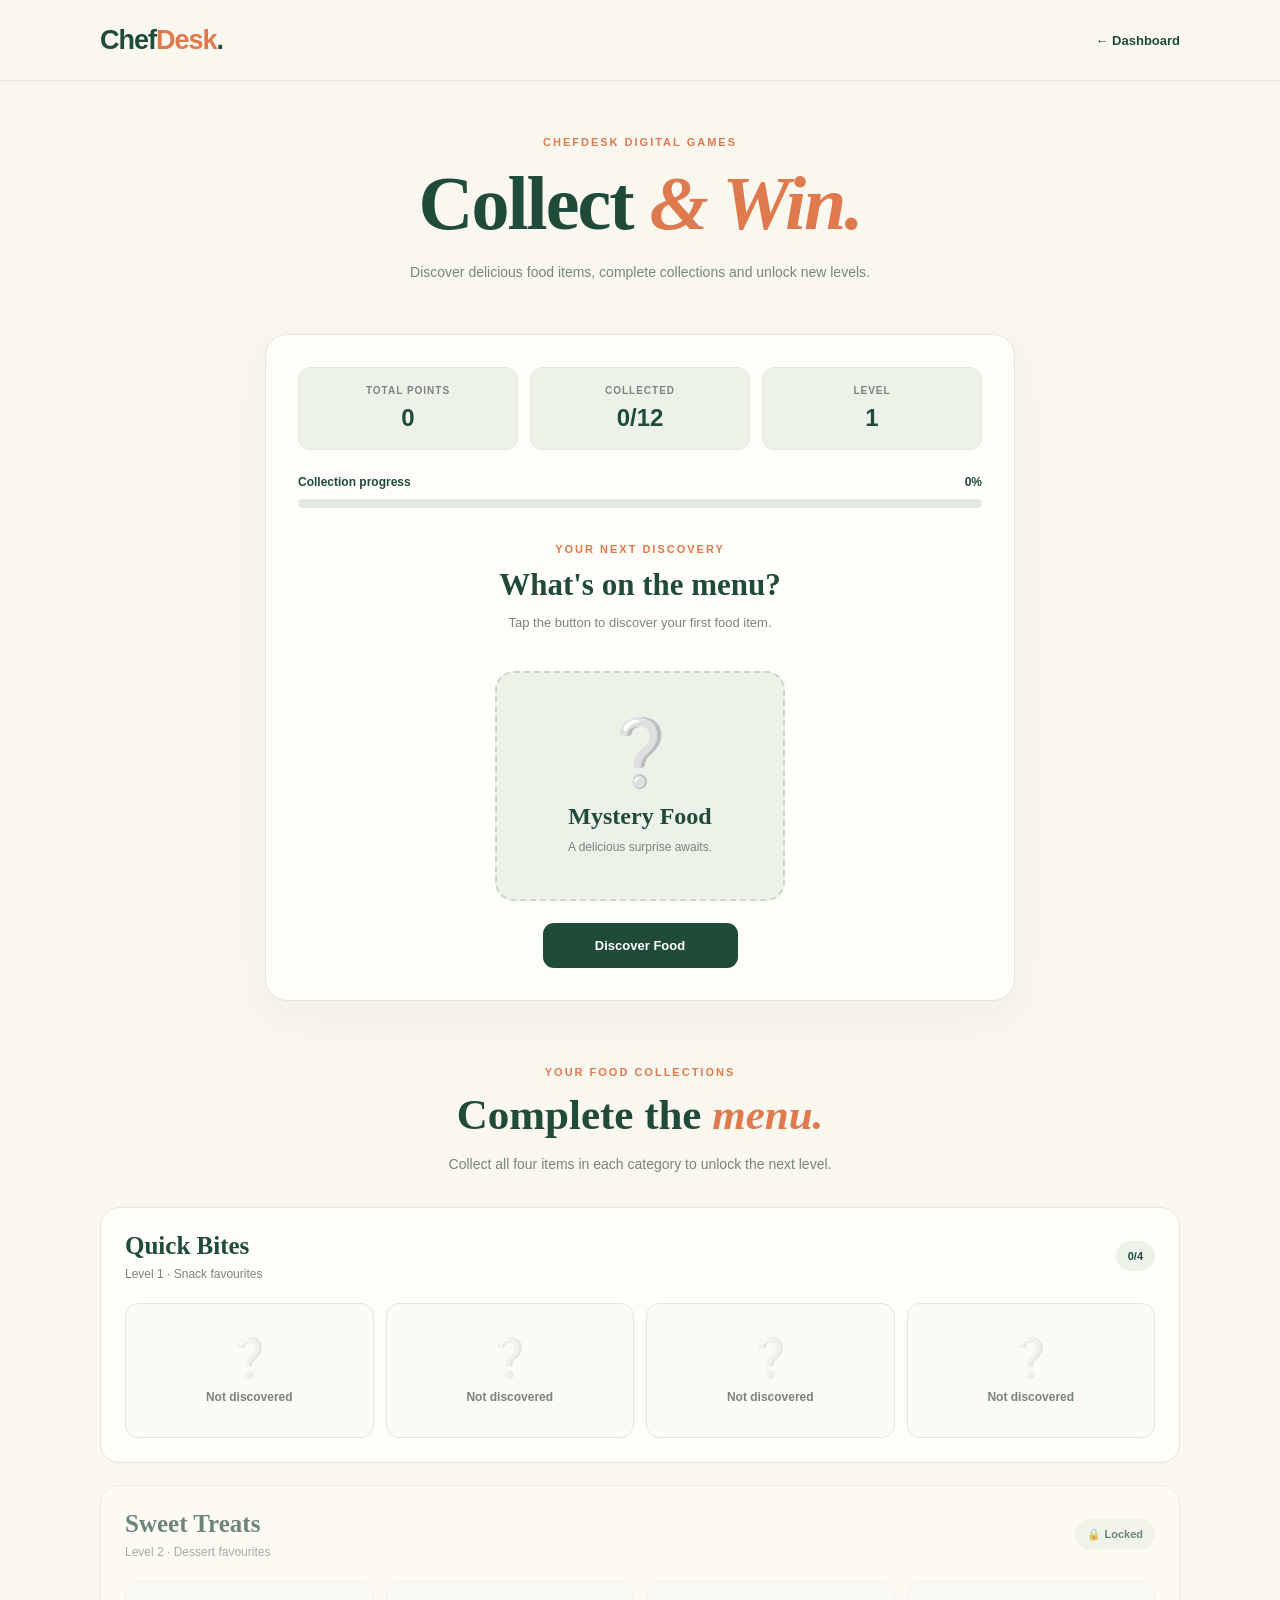
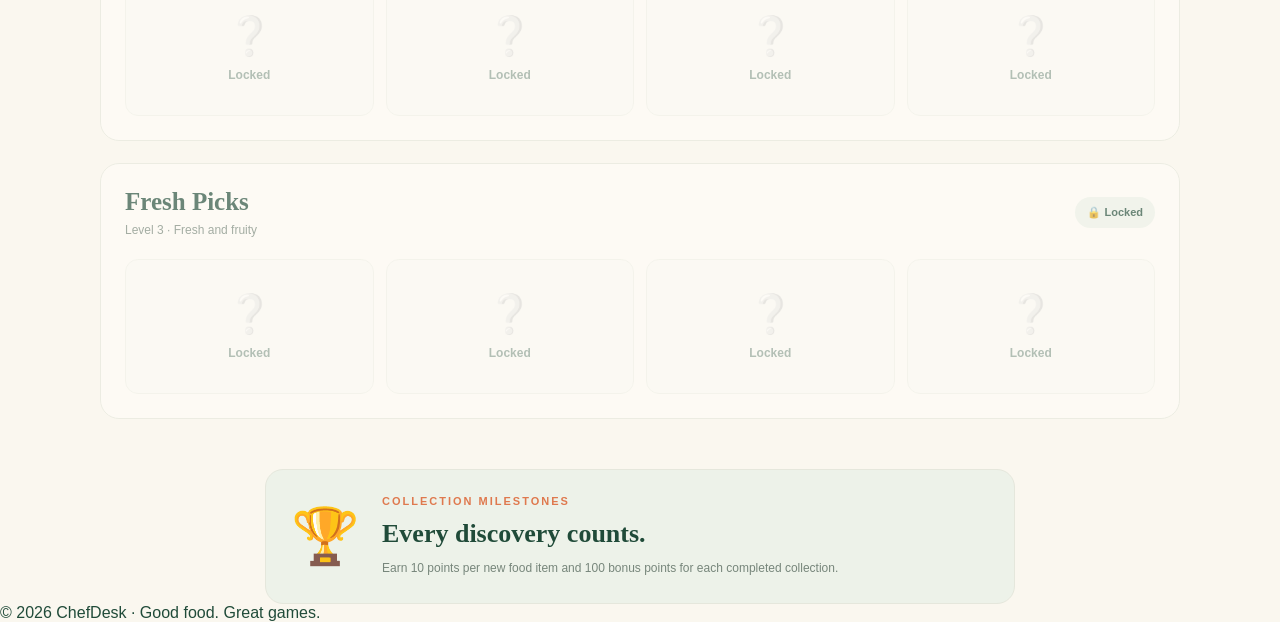
==== Collect & Win/index.html @ 7d1c57e7 "Remove collection reset option" ====
<!DOCTYPE html>
<html lang="en">
<head>
  <meta charset="UTF-8">
  <meta name="viewport" content="width=device-width, initial-scale=1.0">
  <meta name="theme-color" content="#FAF7EF">
  <title>Collect & Win | ChefDesk</title>
  <meta name="description" content="Collect food items, complete collections and earn points with ChefDesk.">
  <link rel="stylesheet" href="style.css">
  <script src="script.js" defer></script>
</head>
<body>
  <header class="header">
    <div class="container navbar">
      <a href="../Dashboard/index.html" class="logo">
        Chef<span>Desk</span><b>.</b>
      </a>
      <a href="../Dashboard/index.html" class="back-link">← Dashboard</a>
    </div>
  </header>

  <main class="container">
    <section class="hero">
      <p class="eyebrow">CHEFDESK DIGITAL GAMES</p>
      <h1>Collect <em>& Win.</em></h1>
      <p>Discover delicious food items, complete collections and unlock new levels.</p>
    </section>

    <section class="game-panel">
      <div class="stats">
        <div class="stat">
          <span>TOTAL POINTS</span>
          <strong id="points">0</strong>
        </div>
        <div class="stat">
          <span>COLLECTED</span>
          <strong id="collected">0/12</strong>
        </div>
        <div class="stat">
          <span>LEVEL</span>
          <strong id="level">1</strong>
        </div>
      </div>

      <div class="progress-section">
        <div class="progress-label">
          <span>Collection progress</span>
          <span id="progressText">0%</span>
        </div>
        <div
          class="progress-track"
          id="progressTrack"
          role="progressbar"
          aria-label="Collection progress"
          aria-valuemin="0"
          aria-valuemax="100"
          aria-valuenow="0"
        >
          <div class="progress-fill" id="progressFill"></div>
        </div>
      </div>

      <div class="discovery-area">
        <p class="eyebrow">YOUR NEXT DISCOVERY</p>
        <h2>What's on the menu?</h2>
        <p id="status" role="status" aria-live="polite">
          Tap the button to discover your first food item.
        </p>

        <div class="mystery-card" id="mysteryCard">
          <div class="mystery-icon" id="mysteryIcon">❔</div>
          <h3 id="mysteryTitle">Mystery Food</h3>
          <p id="mysteryDescription">A delicious surprise awaits.</p>
        </div>

        <button id="collectButton" class="primary-button" type="button">
          Discover Food
        </button>
      </div>
    </section>

    <section class="collections-section">
      <div class="section-heading">
        <p class="eyebrow">YOUR FOOD COLLECTIONS</p>
        <h2>Complete the <em>menu.</em></h2>
        <p>Collect all four items in each category to unlock the next level.</p>
      </div>

      <div id="collectionsContainer" class="collections-container"></div>
    </section>

    <section class="rewards-panel">
      <div class="rewards-icon">🏆</div>
      <div>
        <p class="eyebrow">COLLECTION MILESTONES</p>
        <h2>Every discovery counts.</h2>
        <p>Earn 10 points per new food item and 100 bonus points for each completed collection.</p>
      </div>
    </section>
  </main>

  <footer class="footer">
    © 2026 ChefDesk · Good food. Great games.
  </footer>
</body>
</html>
---- Collect & Win/style.css ----
:root {
  --cream: #faf7ef;
  --white: #fffdf8;
  --green: #204b39;
  --orange: #df794e;
  --muted: #77867b;
  --border: #e5e7dc;
  --light-green: #edf2e9;
}

* {
  box-sizing: border-box;
}

body {
  margin: 0;
  background: var(--cream);
  color: var(--green);
  font-family: Arial, sans-serif;
}

button {
  font: inherit;
  cursor: pointer;
}

a {
  color: inherit;
  text-decoration: none;
}

.container {
  width: min(100% - 32px, 1080px);
  margin: 0 auto;
}

.header {
  border-bottom: 1px solid var(--border);
}

.navbar {
  min-height: 80px;
  display: flex;
  align-items: center;
  justify-content: space-between;
}

.logo {
  font-size: 27px;
  font-weight: 800;
  letter-spacing: -1px;
}

.logo span {
  color: var(--orange);
}

.logo b {
  color: var(--green);
}

.back-link {
  font-size: 13px;
  font-weight: 700;
}

.back-link:hover {
  color: var(--orange);
}

.hero {
  padding: 55px 0 35px;
  text-align: center;
}

.eyebrow {
  margin: 0 0 12px;
  color: var(--orange);
  font-size: 11px;
  font-weight: 800;
  letter-spacing: 2px;
}

h1,
h2,
h3 {
  font-family: Georgia, serif;
}

h1 {
  margin: 0 0 14px;
  font-size: clamp(46px, 7vw, 76px);
  letter-spacing: -2px;
}

h1 em,
h2 em {
  color: var(--orange);
  font-style: italic;
}

.hero > p:last-child,
.section-heading > p:last-child {
  color: var(--muted);
  font-size: 14px;
  line-height: 1.7;
}

.game-panel {
  max-width: 750px;
  margin: 0 auto;
  padding: 32px;
  background: var(--white);
  border: 1px solid var(--border);
  border-radius: 22px;
  box-shadow: 0 15px 45px rgba(32, 75, 57, 0.05);
}

.stats {
  display: grid;
  grid-template-columns: repeat(3, 1fr);
  gap: 12px;
}

.stat {
  padding: 17px 10px;
  background: var(--light-green);
  border: 1px solid var(--border);
  border-radius: 12px;
  text-align: center;
}

.stat span {
  display: block;
  margin-bottom: 8px;
  color: var(--muted);
  font-size: 10px;
  font-weight: 800;
  letter-spacing: 1px;
}

.stat strong {
  font-size: 24px;
}

.progress-section {
  margin: 25px 0 35px;
}

.progress-label {
  display: flex;
  justify-content: space-between;
  margin-bottom: 10px;
  font-size: 12px;
  font-weight: 700;
}

.progress-track {
  height: 9px;
  overflow: hidden;
  border-radius: 20px;
  background: #e4e9df;
}

.progress-fill {
  width: 0;
  height: 100%;
  border-radius: 20px;
  background: var(--orange);
  transition: width 0.35s ease;
}

.discovery-area {
  text-align: center;
}

.discovery-area h2 {
  margin: 0 0 10px;
  font-size: 31px;
}

#status {
  min-height: 38px;
  margin: 0 auto 20px;
  color: var(--muted);
  font-size: 13px;
  line-height: 1.6;
}

.mystery-card {
  max-width: 290px;
  min-height: 230px;
  margin: 0 auto 22px;
  padding: 30px 18px;
  display: flex;
  flex-direction: column;
  align-items: center;
  justify-content: center;
  border: 2px dashed #c9d8c7;
  border-radius: 19px;
  background: var(--light-green);
  transition: transform 0.25s ease, border-color 0.25s ease;
}

.mystery-card.revealed {
  border: 2px solid var(--orange);
  transform: translateY(-4px);
}

.mystery-icon {
  margin-bottom: 12px;
  font-size: 65px;
}

.mystery-card h3 {
  margin: 0 0 8px;
  font-size: 24px;
}

.mystery-card p {
  margin: 0;
  color: var(--muted);
  font-size: 12px;
  line-height: 1.5;
}

.primary-button {
  min-width: 195px;
  padding: 15px 24px;
  border: 0;
  border-radius: 11px;
  background: var(--green);
  color: white;
  font-size: 13px;
  font-weight: 800;
}

.primary-button:hover:not(:disabled) {
  background: #163b2c;
}

.primary-button:disabled {
  opacity: 0.55;
  cursor: not-allowed;
}

.collections-section {
  padding: 65px 0 30px;
}

.section-heading {
  margin-bottom: 30px;
  text-align: center;
}

.section-heading h2 {
  margin: 0 0 12px;
  font-size: clamp(30px, 5vw, 43px);
}

.collections-container {
  display: grid;
  gap: 22px;
}

.collection-group {
  padding: 24px;
  border: 1px solid var(--border);
  border-radius: 19px;
  background: var(--white);
}

.collection-group.locked {
  opacity: 0.65;
}

.collection-header {
  display: flex;
  justify-content: space-between;
  align-items: center;
  gap: 15px;
  margin-bottom: 22px;
}

.collection-header h3 {
  margin: 0 0 7px;
  font-size: 25px;
}

.collection-header p {
  margin: 0;
  color: var(--muted);
  font-size: 12px;
}

.collection-badge {
  padding: 9px 12px;
  border-radius: 20px;
  background: var(--light-green);
  font-size: 11px;
  font-weight: 800;
  white-space: nowrap;
}

.food-grid {
  display: grid;
  grid-template-columns: repeat(4, 1fr);
  gap: 12px;
}

.food-item {
  min-height: 135px;
  padding: 17px 8px;
  display: flex;
  flex-direction: column;
  align-items: center;
  justify-content: center;
  gap: 10px;
  border: 1px solid var(--border);
  border-radius: 13px;
  background: #fafaf6;
  text-align: center;
}

.food-item .food-icon {
  font-size: 38px;
}

.food-item .food-name {
  font-size: 12px;
  font-weight: 700;
}

.food-item.hidden-item .food-icon {
  filter: grayscale(1);
  opacity: 0.35;
}

.food-item.hidden-item .food-name {
  color: var(--muted);
}

.food-item.collected-item {
  border-color: #b5d5bd;
  background: var(--light-green);
}

.food-item.locked-item {
  opacity: 0.5;
}

.rewards-panel {
  max-width: 750px;
  margin: 20px auto 0;
  padding: 25px;
  display: flex;
  align-items: center;
  gap: 22px;
  border: 1px solid var(--border);
  border-radius: 18px;
  background: var(--light-green);
}

.rewards-icon {
  font-size: 55px;
}

.rewards-panel h2 {
  margin: 0 0 9px;
  font-size: 26px;
}

.rewards-panel p:last-child {
  margin: 0;
  color: var(--muted);
  font-size: 12px;
  line-height: 1.7;
}git add -Agit add -A
.footer {
  padding: 23px;
  border-top: 1px solid var(--border);
  color: var(--muted);
  text-align: center;
  font-size: 12px;
}

button:focus-visible,
a:focus-visible {
  outline: 3px solid var(--orange);
  outline-offset: 3px;
}

@media (max-width: 600px) {
  .navbar {
    min-height: 70px;
  }

  .hero {
    padding: 35px 0 25px;
  }

  .game-panel {
    padding: 20px 14px;
  }

  .stats {
    gap: 7px;
  }

  .stat {
    padding: 13px 5px;
  }

  .stat span {
    font-size: 9px;
    letter-spacing: 0;
  }

  .stat strong {
    font-size: 20px;
  }

  .food-grid {
    grid-template-columns: repeat(2, 1fr);
  }

  .collection-group {
    padding: 18px 13px;
  }

  .collection-header h3 {
    font-size: 21px;
  }

  .collection-badge {
    padding: 8px;
    font-size: 10px;
  }

  .food-item {
    min-height: 115px;
  }

  .rewards-panel {
    flex-direction: column;
    text-align: center;
  }
}
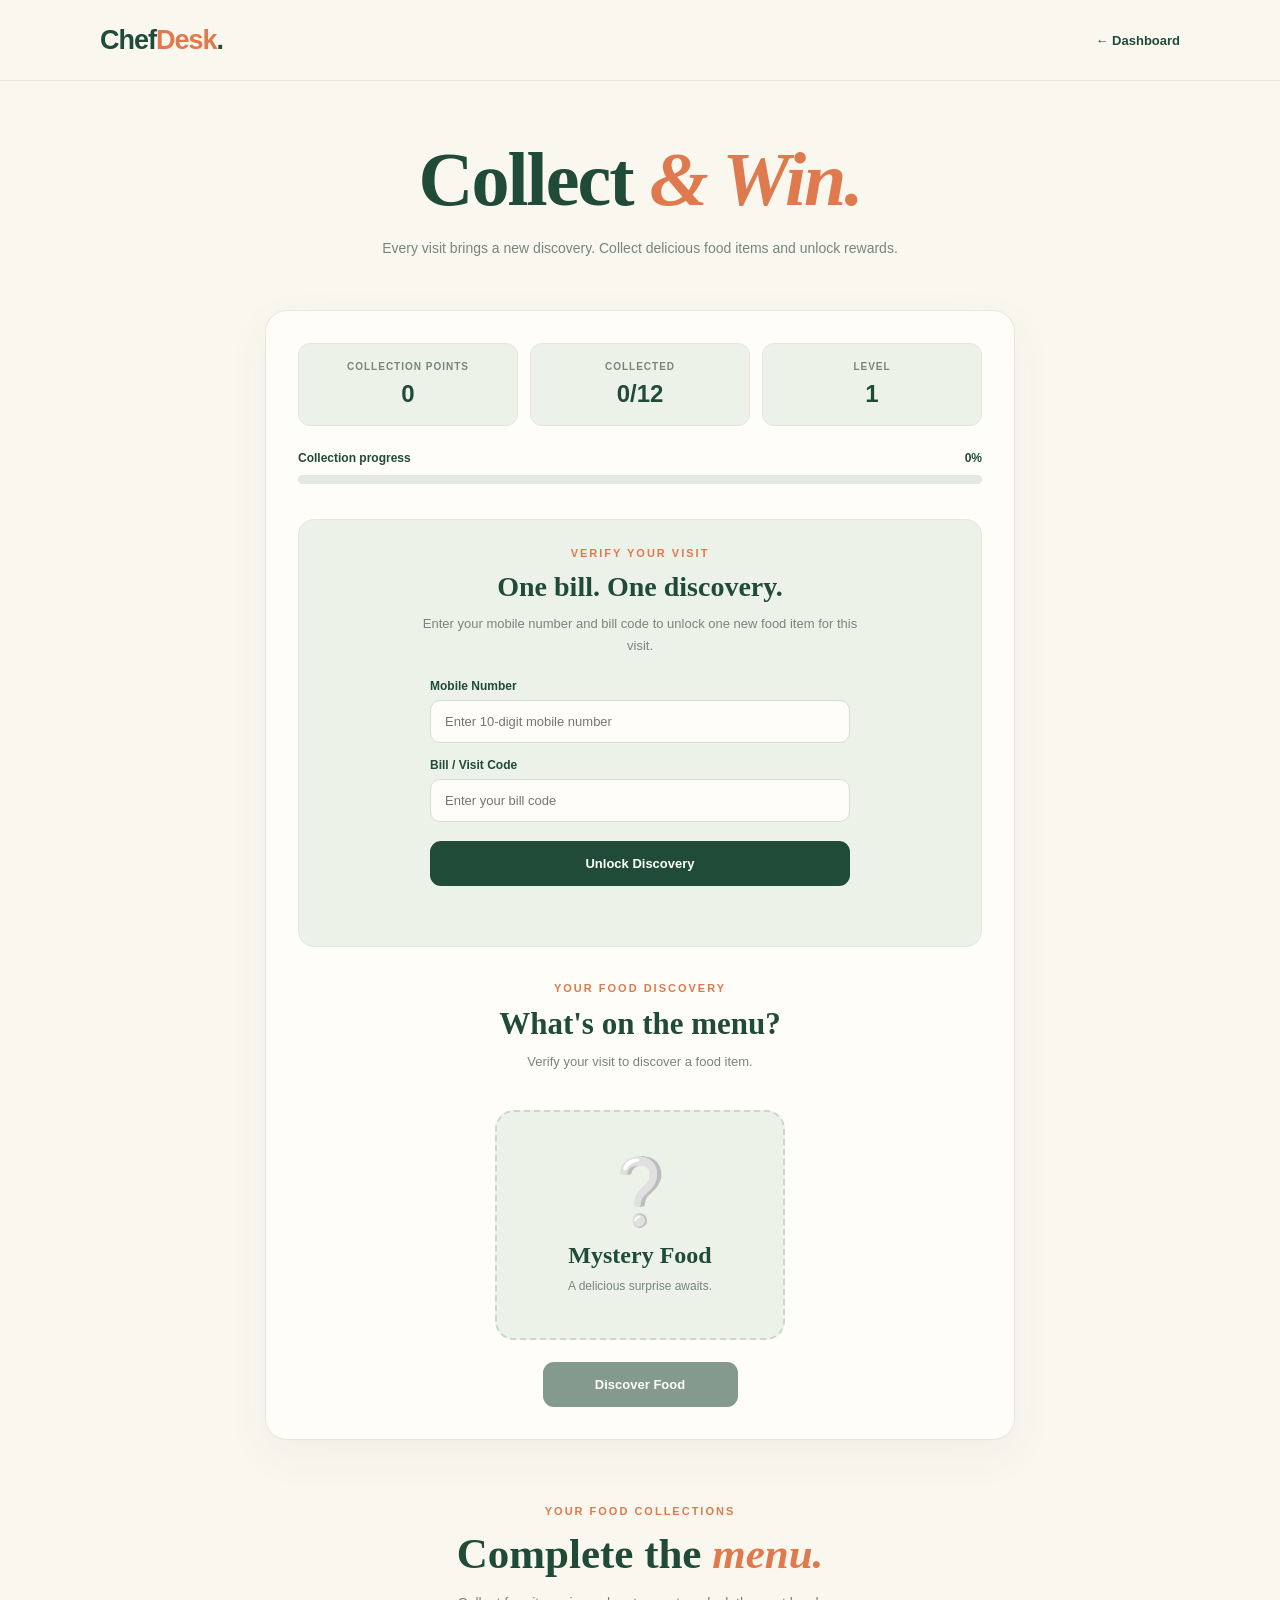
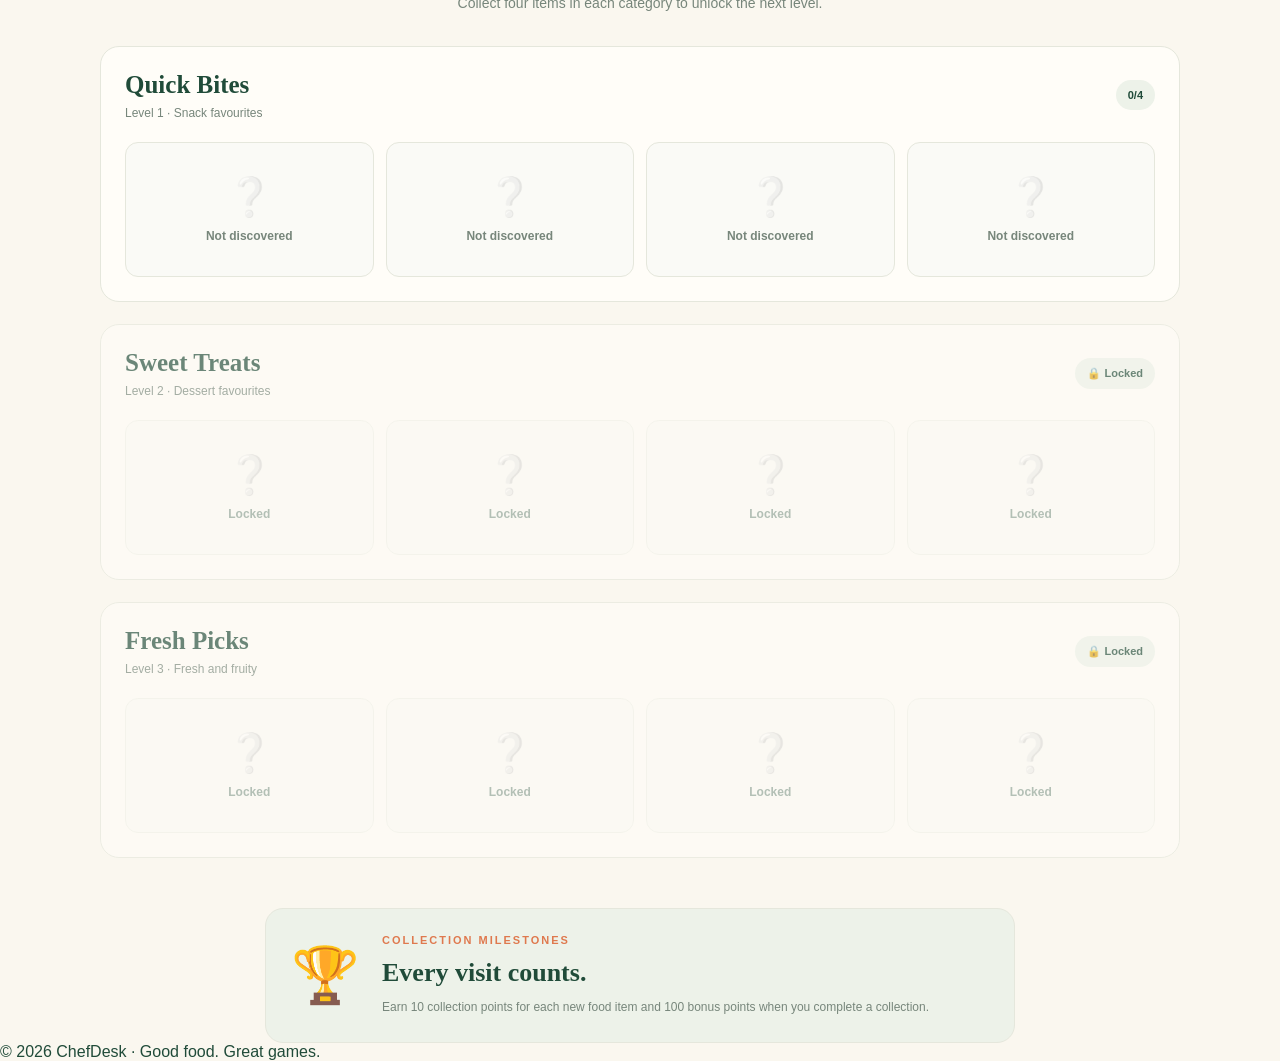
==== commit 21e74a73: "Add Tic Tac Toe loyalty rewards" ====
--- a/Collect & Win/index.html
+++ b/Collect & Win/index.html
@@ -6,7 +6,7 @@
   <meta name="viewport" content="width=device-width, initial-scale=1.0">
   <meta name="theme-color" content="#FAF7EF">
   <title>Collect & Win | ChefDesk</title>
-  <meta name="description" content="Collect food items, complete collections and earn points with ChefDesk.">
+  <meta name="description" content="Collect food items and unlock new levels with ChefDesk.">
   <link rel="stylesheet" href="style.css">
   <script src="script.js" defer></script>
 </head>
@@ -16,27 +16,33 @@
       <a href="../Dashboard/index.html" class="logo">
         Chef<span>Desk</span><b>.</b>
       </a>
-      <a href="../Dashboard/index.html" class="back-link">← Dashboard</a>
+      <a href="../Dashboard/index.html" class="back-link">
+        ← Dashboard
+      </a>
     </div>
   </header>
 
   <main class="container">
     <section class="hero">
-      <p class="eyebrow">CHEFDESK DIGITAL GAMES</p>
       <h1>Collect <em>& Win.</em></h1>
-      <p>Discover delicious food items, complete collections and unlock new levels.</p>
+      <p>
+        Every visit brings a new discovery.
+        Collect delicious food items and unlock rewards.
+      </p>
     </section>
 
     <section class="game-panel">
       <div class="stats">
         <div class="stat">
-          <span>TOTAL POINTS</span>
+          <span>COLLECTION POINTS</span>
           <strong id="points">0</strong>
         </div>
+
         <div class="stat">
           <span>COLLECTED</span>
           <strong id="collected">0/12</strong>
         </div>
+
         <div class="stat">
           <span>LEVEL</span>
           <strong id="level">1</strong>
@@ -48,6 +54,7 @@
           <span>Collection progress</span>
           <span id="progressText">0%</span>
         </div>
+
         <div
           class="progress-track"
           id="progressTrack"
@@ -61,20 +68,70 @@
         </div>
       </div>
 
+      <div class="visit-section">
+        <p class="eyebrow">VERIFY YOUR VISIT</p>
+        <h2>One bill. One discovery.</h2>
+        <p class="visit-description">
+          Enter your mobile number and bill code to unlock
+          one new food item for this visit.
+        </p>
+
+        <form id="visitForm" class="visit-form">
+          <div class="form-group">
+            <label for="phoneNumber">Mobile Number</label>
+            <input
+              type="tel"
+              id="phoneNumber"
+              placeholder="Enter 10-digit mobile number"
+              inputmode="numeric"
+              autocomplete="tel-national"
+              maxlength="10"
+              pattern="[6-9][0-9]{9}"
+              required
+            >
+          </div>
+
+          <div class="form-group">
+            <label for="billCode">Bill / Visit Code</label>
+            <input
+              type="text"
+              id="billCode"
+              placeholder="Enter your bill code"
+              maxlength="40"
+              required
+            >
+          </div>
+
+          <button type="submit" class="primary-button">
+            Unlock Discovery
+          </button>
+        </form>
+
+        <p id="verificationStatus" class="verification-status" role="status"></p>
+      </div>
+
       <div class="discovery-area">
-        <p class="eyebrow">YOUR NEXT DISCOVERY</p>
+        <p class="eyebrow">YOUR FOOD DISCOVERY</p>
         <h2>What's on the menu?</h2>
+
         <p id="status" role="status" aria-live="polite">
-          Tap the button to discover your first food item.
+          Verify your visit to discover a food item.
         </p>
 
         <div class="mystery-card" id="mysteryCard">
           <div class="mystery-icon" id="mysteryIcon">❔</div>
           <h3 id="mysteryTitle">Mystery Food</h3>
-          <p id="mysteryDescription">A delicious surprise awaits.</p>
+          <p id="mysteryDescription">
+            A delicious surprise awaits.
+          </p>
         </div>
 
-        <button id="collectButton" class="primary-button" type="button">
+        <button
+          id="collectButton"
+          class="primary-button"
+          type="button"
+          disabled
+        >
           Discover Food
         </button>
       </div>
@@ -84,18 +141,26 @@
       <div class="section-heading">
         <p class="eyebrow">YOUR FOOD COLLECTIONS</p>
         <h2>Complete the <em>menu.</em></h2>
-        <p>Collect all four items in each category to unlock the next level.</p>
+        <p>
+          Collect four items in each category to unlock the next level.
+        </p>
       </div>
 
-      <div id="collectionsContainer" class="collections-container"></div>
+      <div
+        id="collectionsContainer"
+        class="collections-container"
+      ></div>
     </section>
 
     <section class="rewards-panel">
       <div class="rewards-icon">🏆</div>
       <div>
         <p class="eyebrow">COLLECTION MILESTONES</p>
-        <h2>Every discovery counts.</h2>
-        <p>Earn 10 points per new food item and 100 bonus points for each completed collection.</p>
+        <h2>Every visit counts.</h2>
+        <p>
+          Earn 10 collection points for each new food item and
+          100 bonus points when you complete a collection.
+        </p>
       </div>
     </section>
   </main>
--- a/Collect & Win/style.css
+++ b/Collect & Win/style.css
@@ -448,3 +448,84 @@
   }
 }
 
+.visit-section {
+  margin: 10px 0 35px;
+  padding: 27px 22px;
+  border: 1px solid var(--border);
+  border-radius: 16px;
+  background: var(--light-green);
+  text-align: center;
+}
+
+.visit-section h2 {
+  margin: 0 0 10px;
+  font-size: 28px;
+}
+
+.visit-description {
+  max-width: 440px;
+  margin: 0 auto 22px;
+  color: var(--muted);
+  font-size: 13px;
+  line-height: 1.7;
+}
+
+.visit-form {
+  max-width: 420px;
+  margin: 0 auto;
+  display: grid;
+  gap: 15px;
+}
+
+.form-group {
+  display: flex;
+  flex-direction: column;
+  gap: 7px;
+  text-align: left;
+}
+
+.form-group label {
+  font-size: 12px;
+  font-weight: 700;
+}
+
+.form-group input {
+  width: 100%;
+  padding: 13px 14px;
+  border: 1px solid #d5dfd1;
+  border-radius: 10px;
+  outline: none;
+  background: var(--white);
+  color: var(--green);
+  font: inherit;
+  font-size: 13px;
+}
+
+.form-group input:focus {
+  border-color: var(--green);
+  box-shadow: 0 0 0 3px rgba(32, 75, 57, 0.1);
+}
+
+.visit-form .primary-button {
+  width: 100%;
+  margin-top: 4px;
+}
+
+.verification-status {
+  min-height: 18px;
+  margin: 15px 0 0;
+  color: var(--green);
+  font-size: 12px;
+  font-weight: 700;
+  line-height: 1.6;
+}
+
+@media (max-width: 600px) {
+  .visit-section {
+    padding: 23px 15px;
+  }
+
+  .visit-section h2 {
+    font-size: 25px;
+  }
+}
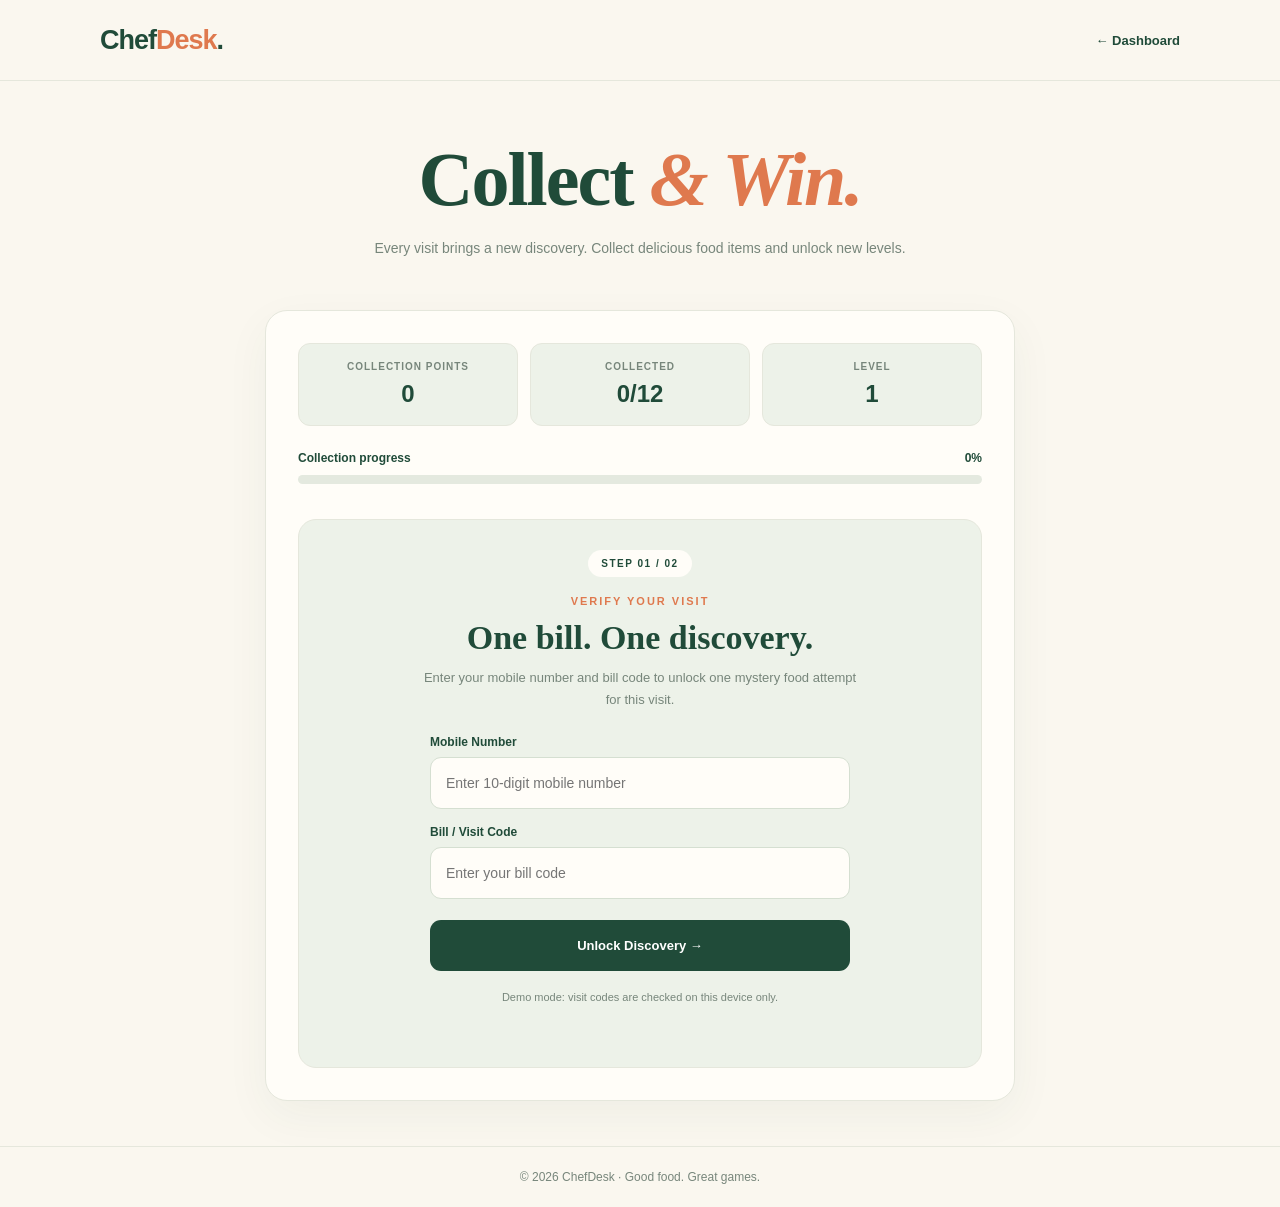
==== commit e0a92c5a: "Fixed" ====
--- a/Collect & Win/index.html
+++ b/Collect & Win/index.html
@@ -6,16 +6,22 @@
   <meta name="viewport" content="width=device-width, initial-scale=1.0">
   <meta name="theme-color" content="#FAF7EF">
   <title>Collect & Win | ChefDesk</title>
-  <meta name="description" content="Collect food items and unlock new levels with ChefDesk.">
+  <meta
+    name="description"
+    content="Collect food items and unlock new levels with ChefDesk."
+  >
+
   <link rel="stylesheet" href="style.css">
   <script src="script.js" defer></script>
 </head>
+
 <body>
   <header class="header">
     <div class="container navbar">
       <a href="../Dashboard/index.html" class="logo">
         Chef<span>Desk</span><b>.</b>
       </a>
+
       <a href="../Dashboard/index.html" class="back-link">
         ← Dashboard
       </a>
@@ -27,7 +33,7 @@
       <h1>Collect <em>& Win.</em></h1>
       <p>
         Every visit brings a new discovery.
-        Collect delicious food items and unlock rewards.
+        Collect delicious food items and unlock new levels.
       </p>
     </section>
 
@@ -68,17 +74,27 @@
         </div>
       </div>
 
-      <div class="visit-section">
+      <!-- STEP 1: VERIFY VISIT -->
+      <section
+        class="visit-section"
+        id="visitStep"
+        aria-labelledby="visitHeading"
+      >
+        <div class="step-indicator">STEP 01 / 02</div>
+
         <p class="eyebrow">VERIFY YOUR VISIT</p>
-        <h2>One bill. One discovery.</h2>
+
+        <h2 id="visitHeading">One bill. One discovery.</h2>
+
         <p class="visit-description">
           Enter your mobile number and bill code to unlock
-          one new food item for this visit.
+          one mystery food attempt for this visit.
         </p>
 
         <form id="visitForm" class="visit-form">
           <div class="form-group">
             <label for="phoneNumber">Mobile Number</label>
+
             <input
               type="tel"
               id="phoneNumber"
@@ -93,6 +109,7 @@
 
           <div class="form-group">
             <label for="billCode">Bill / Visit Code</label>
+
             <input
               type="text"
               id="billCode"
@@ -103,24 +120,43 @@
           </div>
 
           <button type="submit" class="primary-button">
-            Unlock Discovery
+            Unlock Discovery →
           </button>
         </form>
 
-        <p id="verificationStatus" class="verification-status" role="status"></p>
-      </div>
-
-      <div class="discovery-area">
+        <p class="demo-notice">
+          Demo mode: visit codes are checked on this device only.
+        </p>
+
+        <p
+          id="verificationStatus"
+          class="verification-status"
+          role="status"
+        ></p>
+      </section>
+
+      <!-- STEP 2: DISCOVER FOOD -->
+      <section
+        class="discovery-area"
+        id="discoveryStep"
+        aria-labelledby="discoveryHeading"
+        hidden
+      >
+        <div class="step-indicator">STEP 02 / 02</div>
+
         <p class="eyebrow">YOUR FOOD DISCOVERY</p>
-        <h2>What's on the menu?</h2>
+
+        <h2 id="discoveryHeading">What's on the menu?</h2>
 
         <p id="status" role="status" aria-live="polite">
-          Verify your visit to discover a food item.
+          Your mystery food attempt is ready!
         </p>
 
         <div class="mystery-card" id="mysteryCard">
           <div class="mystery-icon" id="mysteryIcon">❔</div>
+
           <h3 id="mysteryTitle">Mystery Food</h3>
+
           <p id="mysteryDescription">
             A delicious surprise awaits.
           </p>
@@ -134,13 +170,21 @@
         >
           Discover Food
         </button>
-      </div>
-    </section>
-
-    <section class="collections-section">
+
+        <a href="../My Rewards/index.html" class="secondary-button">🎁 My Rewards →</a>
+      </section>
+    </section>
+
+    <section
+      class="collections-section"
+      id="collectionsSection"
+      hidden
+    >
       <div class="section-heading">
         <p class="eyebrow">YOUR FOOD COLLECTIONS</p>
+
         <h2>Complete the <em>menu.</em></h2>
+
         <p>
           Collect four items in each category to unlock the next level.
         </p>
@@ -152,14 +196,17 @@
       ></div>
     </section>
 
-    <section class="rewards-panel">
+    <section class="rewards-panel" id="rewardsPanel" hidden>
       <div class="rewards-icon">🏆</div>
+
       <div>
         <p class="eyebrow">COLLECTION MILESTONES</p>
+
         <h2>Every visit counts.</h2>
+
         <p>
-          Earn 10 collection points for each new food item and
-          100 bonus points when you complete a collection.
+          Earn 10 demo collection points for each new food item
+          and 100 bonus points when you complete a collection.
         </p>
       </div>
     </section>
--- a/Collect & Win/style.css
+++ b/Collect & Win/style.css
@@ -3,6 +3,7 @@
   --cream: #faf7ef;
   --white: #fffdf8;
   --green: #204b39;
+  --dark-green: #163b2c;
   --orange: #df794e;
   --muted: #77867b;
   --border: #e5e7dc;
@@ -11,6 +12,14 @@
 
 * {
   box-sizing: border-box;
+}
+
+[hidden] {
+  display: none !important;
+}
+
+html {
+  scroll-behavior: smooth;
 }
 
 body {
@@ -20,8 +29,12 @@
   font-family: Arial, sans-serif;
 }
 
+button,
+input {
+  font: inherit;
+}
+
 button {
-  font: inherit;
   cursor: pointer;
 }
 
@@ -44,6 +57,7 @@
   display: flex;
   align-items: center;
   justify-content: space-between;
+  gap: 15px;
 }
 
 .logo {
@@ -171,62 +185,79 @@
   transition: width 0.35s ease;
 }
 
-.discovery-area {
-  text-align: center;
-}
-
+.step-indicator {
+  display: inline-block;
+  margin-bottom: 18px;
+  padding: 8px 13px;
+  border-radius: 30px;
+  background: #fffdf8;
+  color: var(--green);
+  font-size: 10px;
+  font-weight: 800;
+  letter-spacing: 1.5px;
+}
+
+.visit-section {
+  padding: 30px 22px;
+  border: 1px solid var(--border);
+  border-radius: 18px;
+  background: var(--light-green);
+  text-align: center;
+}
+
+.visit-section h2,
 .discovery-area h2 {
   margin: 0 0 10px;
-  font-size: 31px;
-}
-
-#status {
-  min-height: 38px;
-  margin: 0 auto 20px;
+  font-size: clamp(26px, 5vw, 34px);
+}
+
+.visit-description {
+  max-width: 440px;
+  margin: 0 auto 24px;
   color: var(--muted);
   font-size: 13px;
-  line-height: 1.6;
-}
-
-.mystery-card {
-  max-width: 290px;
-  min-height: 230px;
-  margin: 0 auto 22px;
-  padding: 30px 18px;
+  line-height: 1.7;
+}
+
+.visit-form {
+  max-width: 420px;
+  margin: 0 auto;
+  display: grid;
+  gap: 16px;
+}
+
+.form-group {
   display: flex;
   flex-direction: column;
-  align-items: center;
-  justify-content: center;
-  border: 2px dashed #c9d8c7;
-  border-radius: 19px;
-  background: var(--light-green);
-  transition: transform 0.25s ease, border-color 0.25s ease;
-}
-
-.mystery-card.revealed {
-  border: 2px solid var(--orange);
-  transform: translateY(-4px);
-}
-
-.mystery-icon {
-  margin-bottom: 12px;
-  font-size: 65px;
-}
-
-.mystery-card h3 {
-  margin: 0 0 8px;
-  font-size: 24px;
-}
-
-.mystery-card p {
-  margin: 0;
-  color: var(--muted);
-  font-size: 12px;
-  line-height: 1.5;
+  gap: 8px;
+  text-align: left;
+}
+
+.form-group label {
+  font-size: 12px;
+  font-weight: 700;
+}
+
+.form-group input {
+  width: 100%;
+  min-height: 52px;
+  padding: 13px 15px;
+  border: 1px solid #d5dfd1;
+  border-radius: 11px;
+  outline: none;
+  background: var(--white);
+  color: var(--green);
+  font-size: 14px;
+}
+
+.form-group input:focus {
+  border-color: var(--green);
+  box-shadow: 0 0 0 3px rgba(32, 75, 57, 0.1);
 }
 
 .primary-button {
   min-width: 195px;
+  min-height: 51px;
   padding: 15px 24px;
   border: 0;
   border-radius: 11px;
@@ -234,10 +265,11 @@
   color: white;
   font-size: 13px;
   font-weight: 800;
+  transition: background 0.2s ease;
 }
 
 .primary-button:hover:not(:disabled) {
-  background: #163b2c;
+  background: var(--dark-green);
 }
 
 .primary-button:disabled {
@@ -245,8 +277,106 @@
   cursor: not-allowed;
 }
 
+.visit-form .primary-button {
+  width: 100%;
+  margin-top: 5px;
+}
+
+.demo-notice {
+  margin: 18px 0 0;
+  color: var(--muted);
+  font-size: 11px;
+  line-height: 1.6;
+}
+
+.verification-status {
+  min-height: 18px;
+  margin: 12px 0 0;
+  color: #a84335;
+  font-size: 12px;
+  font-weight: 700;
+  line-height: 1.6;
+}
+
+.discovery-area {
+  padding: 30px 20px;
+  border: 1px solid var(--border);
+  border-radius: 18px;
+  background: var(--light-green);
+  text-align: center;
+}
+
+#status {
+  max-width: 460px;
+  min-height: 38px;
+  margin: 0 auto 22px;
+  color: var(--muted);
+  font-size: 13px;
+  line-height: 1.6;
+}
+
+.mystery-card {
+  max-width: 310px;
+  min-height: 240px;
+  margin: 0 auto 22px;
+  padding: 30px 18px;
+  display: flex;
+  flex-direction: column;
+  align-items: center;
+  justify-content: center;
+  border: 2px dashed #c9d8c7;
+  border-radius: 19px;
+  background: var(--white);
+  transition: transform 0.25s ease, border-color 0.25s ease;
+}
+
+.mystery-card.revealed {
+  border: 2px solid var(--orange);
+  transform: translateY(-4px);
+}
+
+.mystery-icon {
+  margin-bottom: 12px;
+  font-size: 65px;
+}
+
+.mystery-card h3 {
+  margin: 0 0 8px;
+  font-size: 24px;
+}
+
+.mystery-card p {
+  margin: 0;
+  color: var(--muted);
+  font-size: 12px;
+  line-height: 1.5;
+}
+
+.discovery-area > .primary-button {
+  display: block;
+  width: min(100%, 310px);
+  margin: 0 auto;
+}
+
+.secondary-button {
+  display: block;
+  margin: 16px auto 0;
+  padding: 11px 16px;
+  border: 0;
+  background: transparent;
+  color: var(--green);
+  font-size: 12px;
+  font-weight: 700;
+  text-align: center;
+  text-decoration: none;
+}
+
+.secondary-button:hover {
+  color: var(--orange);
+}
+
 .collections-section {
-  padding: 65px 0 30px;
+  padding: 55px 0 30px;
 }
 
 .section-heading {
@@ -323,11 +453,11 @@
   text-align: center;
 }
 
-.food-item .food-icon {
+.food-icon {
   font-size: 38px;
 }
 
-.food-item .food-name {
+.food-name {
   font-size: 12px;
   font-weight: 700;
 }
@@ -376,8 +506,10 @@
   color: var(--muted);
   font-size: 12px;
   line-height: 1.7;
-}git add -Agit add -A
+}
+
 .footer {
+  margin-top: 45px;
   padding: 23px;
   border-top: 1px solid var(--border);
   color: var(--muted);
@@ -386,7 +518,8 @@
 }
 
 button:focus-visible,
-a:focus-visible {
+a:focus-visible,
+input:focus-visible {
   outline: 3px solid var(--orange);
   outline-offset: 3px;
 }
@@ -396,6 +529,10 @@
     min-height: 70px;
   }
 
+  .logo {
+    font-size: 23px;
+  }
+
   .hero {
     padding: 35px 0 25px;
   }
@@ -421,6 +558,19 @@
     font-size: 20px;
   }
 
+  .progress-section {
+    margin: 20px 0 25px;
+  }
+
+  .visit-section,
+  .discovery-area {
+    padding: 24px 15px;
+  }
+
+  .mystery-card {
+    min-height: 215px;
+  }
+
   .food-grid {
     grid-template-columns: repeat(2, 1fr);
   }
@@ -447,85 +597,3 @@
     text-align: center;
   }
 }
-
-.visit-section {
-  margin: 10px 0 35px;
-  padding: 27px 22px;
-  border: 1px solid var(--border);
-  border-radius: 16px;
-  background: var(--light-green);
-  text-align: center;
-}
-
-.visit-section h2 {
-  margin: 0 0 10px;
-  font-size: 28px;
-}
-
-.visit-description {
-  max-width: 440px;
-  margin: 0 auto 22px;
-  color: var(--muted);
-  font-size: 13px;
-  line-height: 1.7;
-}
-
-.visit-form {
-  max-width: 420px;
-  margin: 0 auto;
-  display: grid;
-  gap: 15px;
-}
-
-.form-group {
-  display: flex;
-  flex-direction: column;
-  gap: 7px;
-  text-align: left;
-}
-
-.form-group label {
-  font-size: 12px;
-  font-weight: 700;
-}
-
-.form-group input {
-  width: 100%;
-  padding: 13px 14px;
-  border: 1px solid #d5dfd1;
-  border-radius: 10px;
-  outline: none;
-  background: var(--white);
-  color: var(--green);
-  font: inherit;
-  font-size: 13px;
-}
-
-.form-group input:focus {
-  border-color: var(--green);
-  box-shadow: 0 0 0 3px rgba(32, 75, 57, 0.1);
-}
-
-.visit-form .primary-button {
-  width: 100%;
-  margin-top: 4px;
-}
-
-.verification-status {
-  min-height: 18px;
-  margin: 15px 0 0;
-  color: var(--green);
-  font-size: 12px;
-  font-weight: 700;
-  line-height: 1.6;
-}
-
-@media (max-width: 600px) {
-  .visit-section {
-    padding: 23px 15px;
-  }
-
-  .visit-section h2 {
-    font-size: 25px;
-  }
-}
